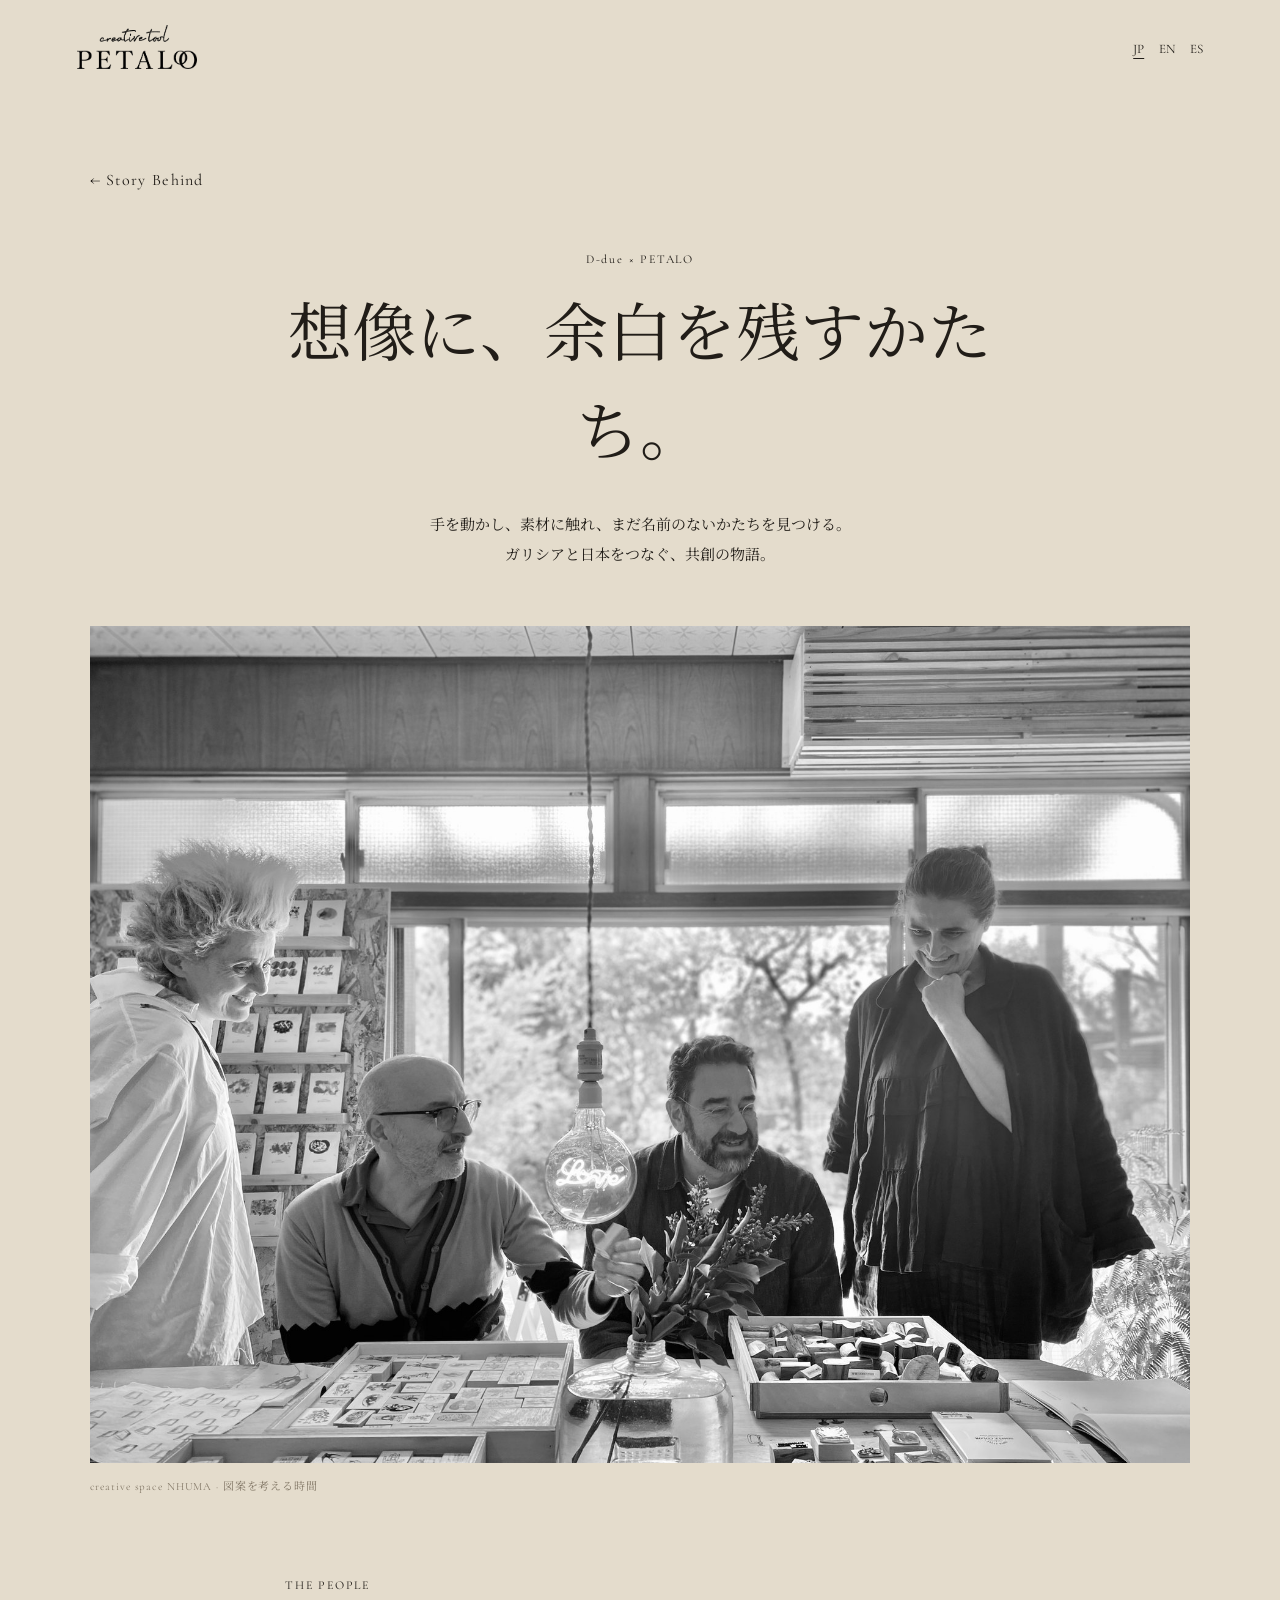
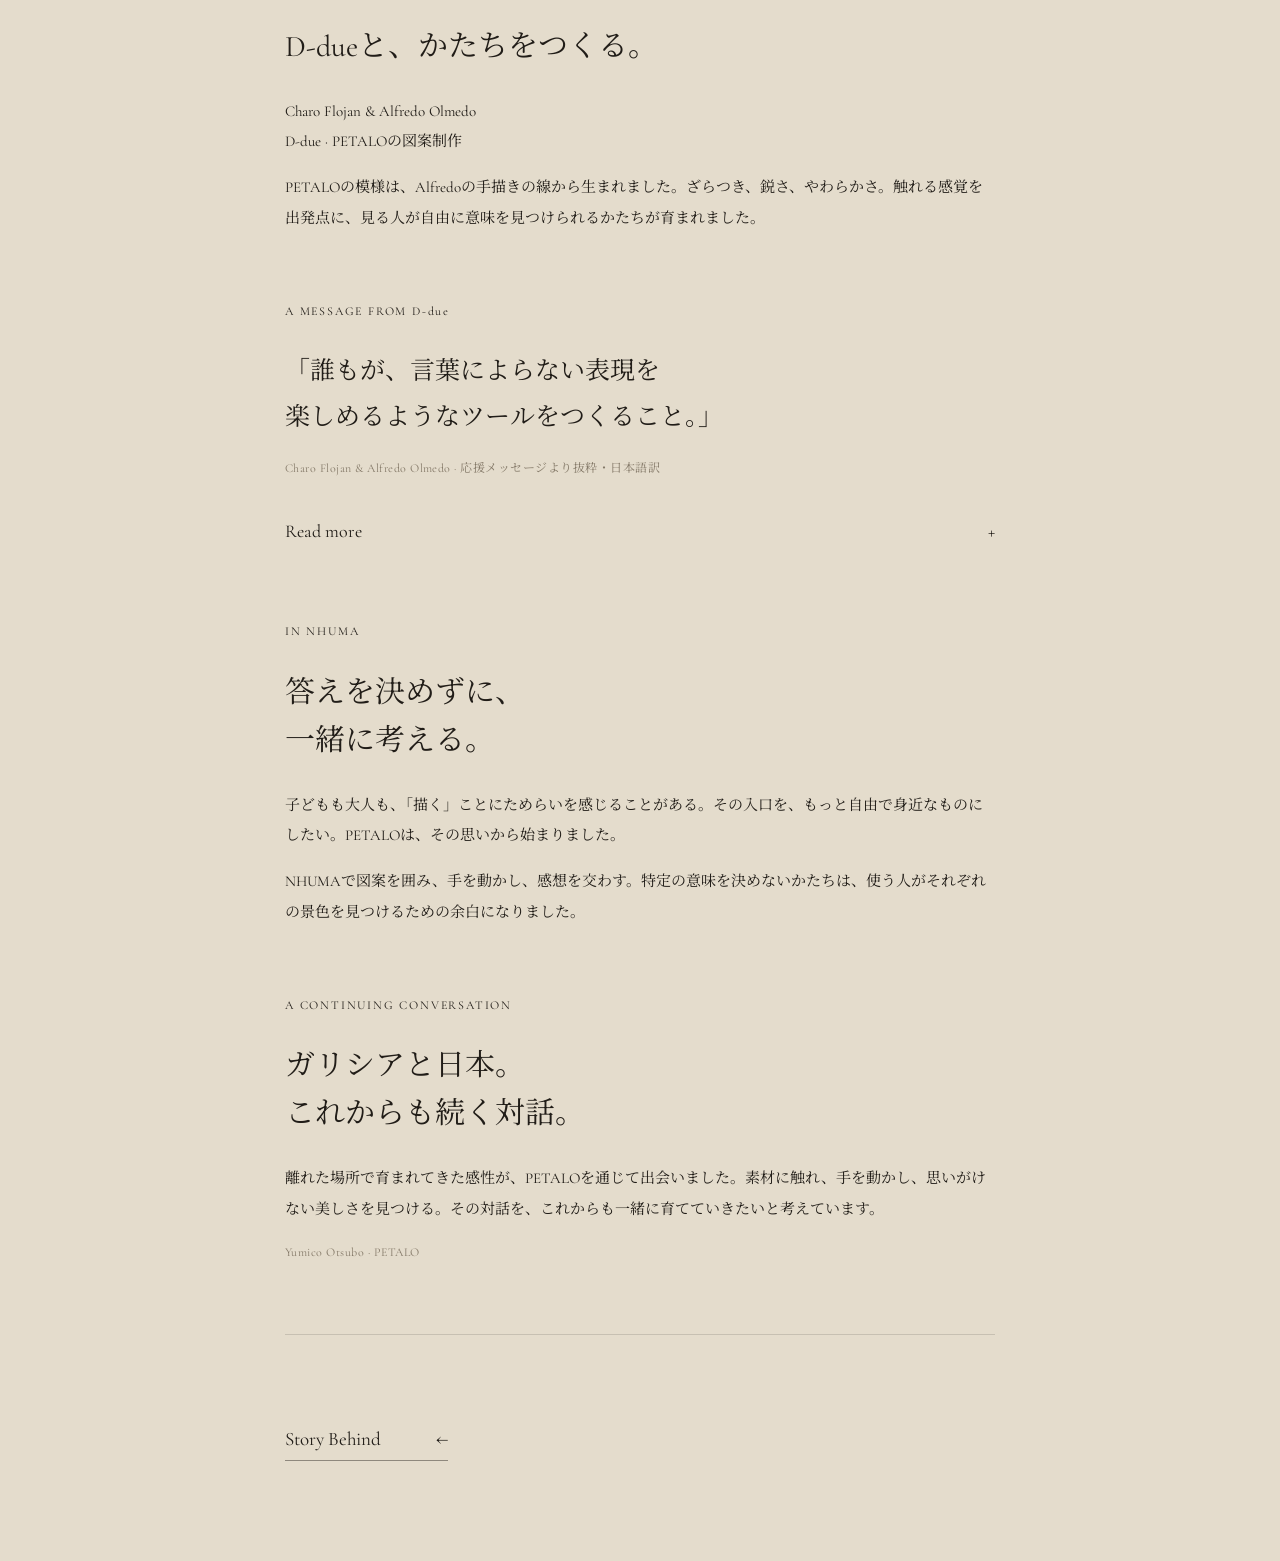
==== story-ddue.html @ 03f2a7dc "Add D-due co-creation story and compact Story Behind entry" ====
<!doctype html><html lang="ja"><head><meta charset="utf-8"><meta name="viewport" content="width=device-width,initial-scale=1"><title>D-due × PETALO — 共創の物語</title><link rel="stylesheet" href="story-ddue.css"><meta name="description" content="D-dueとの共創から生まれたPETALOの模様。NHUMAでの対話と、想像に余白を残すかたち。"><script src="story-ddue.js" defer></script></head><body><header><a href="index.html#story-behind"><img src="assets/logo.png" alt="PETALO"></a><nav class="story-languages" aria-label="Language"><button data-lang="ja">JP</button><button data-lang="en">EN</button><button data-lang="es">ES</button></nav></header><main><p class="label"><a class="back" href="index.html#story-behind">← Story Behind</a></p><div class="article-heading"><p class="eyebrow">D-due × PETALO</p><h1>想像に、余白を残すかたち。</h1><p>手を動かし、素材に触れ、まだ名前のないかたちを見つける。<br>ガリシアと日本をつなぐ、共創の物語。</p></div><img class="wide" src="assets/photos/ddue-nhuma.jpg" alt="NHUMAで図案やスタンプを囲み、対話する共創の風景"><p class="caption">creative space NHUMA · 図案を考える時間</p><div class="article"><section><p class="eyebrow">THE PEOPLE</p><h2>D-dueと、かたちをつくる。</h2><p>Charo Flojan &amp; Alfredo Olmedo<br>D-due · PETALOの図案制作</p><p>PETALOの模様は、Alfredoの手描きの線から生まれました。ざらつき、鋭さ、やわらかさ。触れる感覚を出発点に、見る人が自由に意味を見つけられるかたちが育まれました。</p></section><section><p class="eyebrow">A MESSAGE FROM D-due</p><p class="quote">「誰もが、言葉によらない表現を<br>楽しめるようなツールをつくること。」</p><p class="byline">Charo Flojan &amp; Alfredo Olmedo · 応援メッセージより抜粋・日本語訳</p><details><summary>Read more <span aria-hidden="true"></span></summary><div class="full-message"><p>D-dueにとって、このプロジェクトは特別な例外ではなく、私たちの実践を自然に広げるものです。一貫性と感受性、そして実際に役立つことを大切にしながら、デザインを通じて社会に関わる一つの方法です。</p><p>出発点にあったのは衣服ではなく、深く人間的な願いでした。誰もが、言葉によらない表現を楽しめるようなグラフィックのツールをつくることです。</p><p>発起人のYumico Otsuboは、子どもも大人も「描く」ことに、ためらいや抵抗を感じることがあると気づきました。そこから、表現をもっと自由で、身近で、自然なものにするための手で押すスタンプの仕組みを提案しました。</p><p>機能的なシンプルさと素材への敬意から生まれたかたちは、Alfredoの手描きの線に由来します。ざらつき、鋭さ、やわらかさといった触覚の経験に着想を得た、有機的なかたちです。</p><p>多様な参加者は、受け手ではなく、制作の過程を支える大切な共創者でした。一人ひとりが描き、物語り、あるいはただ遊ぶための、開かれた仕組みです。</p><p class="byline">応援メッセージの日本語編集訳。スペイン語原文は下記に掲載。</p><details><summary>Original · Español <span aria-hidden="true"></span></summary><div class="full-message" id="original" lang="es"><p>Para D-due, este proyecto no es una excepción, sino una extensión natural de su práctica. Una forma de intervenir desde el diseño con coherencia, sensibilidad y utilidad real. En el origen de este no hay prendas, sino la necesidad de una propuesta profundamente humana: crear una herramienta gráfica que permita a cualquier persona disfrutar de formas de expresión no verbal.</p><p>La idea nació a partir de una experiencia personal de Yumico Otsubo, impulsora de la iniciativa, quien observó cómo, tanto en niños como en adultos, el acto de &quot;dibujar&quot; puede generar bloqueo, pudor o resistencia. A partir de ahí, propuso el desarrollo de un sistema de estampación manual que hiciera de esa expresión algo más libre, accesible y natural.</p><p>El resultado es una colección de sellos gráficos concebidos desde la sencillez funcional y el respeto por el material. Cada pieza, construida en madera y caucho, está diseñada para ser fácilmente manipulable por personas de todas las edades. Lejos de los lenguajes rígidos o binarios, las formas son orgánicas, derivadas del trazo manual de Alfredo, e inspiradas en la experiencia táctil: lo áspero, lo afilado, lo blando.</p><p>Este proyecto fue desarrollado en colaboración con diversos participantes que no fueron destinatarios, sino co-creadores fundamentales del proceso. Un sistema abierto, donde cada usuario puede usar los sellos como herramienta expresiva para dibujar, narrar o simplemente jugar.</p></div></details></div></details></section><section><p class="eyebrow">IN NHUMA</p><h2>答えを決めずに、<br>一緒に考える。</h2><p>子どもも大人も、「描く」ことにためらいを感じることがある。その入口を、もっと自由で身近なものにしたい。PETALOは、その思いから始まりました。</p><p>NHUMAで図案を囲み、手を動かし、感想を交わす。特定の意味を決めないかたちは、使う人がそれぞれの景色を見つけるための余白になりました。</p></section><section><p class="eyebrow">A CONTINUING CONVERSATION</p><h2>ガリシアと日本。<br>これからも続く対話。</h2><p>離れた場所で育まれてきた感性が、PETALOを通じて出会いました。素材に触れ、手を動かし、思いがけない美しさを見つける。その対話を、これからも一緒に育てていきたいと考えています。</p><p class="byline">Yumico Otsubo · PETALO</p></section><hr class="divider"><a class="read" href="index.html#story-behind">Story Behind <span aria-hidden="true">←</span></a></div></main></body></html>
---- story-ddue.css ----
@import url('https://fonts.googleapis.com/css2?family=Cormorant+Garamond:wght@400;500;600&family=Noto+Serif+JP:wght@400;500&display=swap');
:root{--ink:#211d18;--paper:#e4dccc;--muted:#847968}*{box-sizing:border-box}body{margin:0;background:var(--paper);color:var(--ink);font-family:'Cormorant Garamond','Noto Serif JP',serif;-webkit-font-smoothing:antialiased}a{color:inherit;text-decoration:none}header{padding:25px 6%;display:flex;justify-content:space-between;align-items:center}header img{width:120px;mix-blend-mode:multiply}header span{font-size:11px;letter-spacing:.12em;color:var(--muted)}main{max-width:1280px;margin:auto;padding:65px 7% 100px}p{line-height:2.05;font-size:15px}h1,h2,h3{font-weight:400}h1{font-size:clamp(35px,5vw,64px);line-height:1.55;margin:15px 0 25px}h2{font-size:30px;line-height:1.6}h3{font-size:21px}.label{font-size:13px;letter-spacing:.1em;margin:0 0 50px}.label span{margin-right:25px;color:var(--muted)}.eyebrow{font-size:12px;letter-spacing:.15em;margin:0}.entry{display:grid;grid-template-columns:1.1fr 1fr;gap:8%;align-items:center}.entry img{width:100%;height:auto;object-fit:contain}.entry h1{font-size:clamp(28px,3.4vw,43px)}.entry p{max-width:440px}.read{display:inline-flex;gap:55px;padding:10px 0;border-bottom:1px solid #211d1870;font-size:19px;margin-top:12px}.read:hover{opacity:.65}.back{font-size:16px}.article-heading{max-width:760px;margin:0 auto 55px;text-align:center}.article-heading p:last-child{max-width:600px;margin:20px auto}.wide{width:100%;height:auto;display:block}.caption{font-size:11px;color:var(--muted);letter-spacing:.08em;margin:13px 0 0}.article{max-width:710px;margin:75px auto 0}.article section{margin:0 0 65px}.quote{font-size:25px;line-height:1.85;margin:25px 0 15px}.byline{font-size:12px;letter-spacing:.04em;color:var(--muted)}details{margin-top:28px}summary{cursor:pointer;list-style:none;display:flex;justify-content:space-between;font-size:18px;padding:12px 0}summary::-webkit-details-marker{display:none}summary span:after{content:'+'}details[open] summary span:after{content:'−'}.full-message{padding-top:20px}.full-message p{font-size:17px;line-height:1.8}.foot{font-size:14px;letter-spacing:.12em;text-align:center;margin-top:90px}.divider{border:0;border-top:1px solid #211d1825;margin:70px 0}a:focus-visible,summary:focus-visible{outline:2px solid currentColor;outline-offset:5px}@media(max-width:700px){header{padding:20px 6%}header img{width:95px}header span{font-size:9px}main{padding:35px 6% 65px}.label{margin-bottom:30px}.entry{display:block}.entry img{aspect-ratio:4/3;object-position:center;margin-bottom:35px}.entry h1{font-size:30px}.entry p{font-size:14px}.article-heading{text-align:left;margin-bottom:35px}h1{font-size:37px}h2{font-size:26px}.article{margin-top:45px}.article section{margin-bottom:45px}.quote{font-size:21px}p{font-size:14px}.article-heading p:last-child{margin-left:0}.wide{aspect-ratio:4/3;object-fit:cover}.foot{margin-top:65px}}

.story-languages{display:flex;gap:15px}.story-languages button{font:inherit;font-size:13px;color:inherit;background:none;border:0;padding:8px 0;cursor:pointer}.story-languages button[aria-pressed=true]{text-decoration:underline;text-underline-offset:5px}
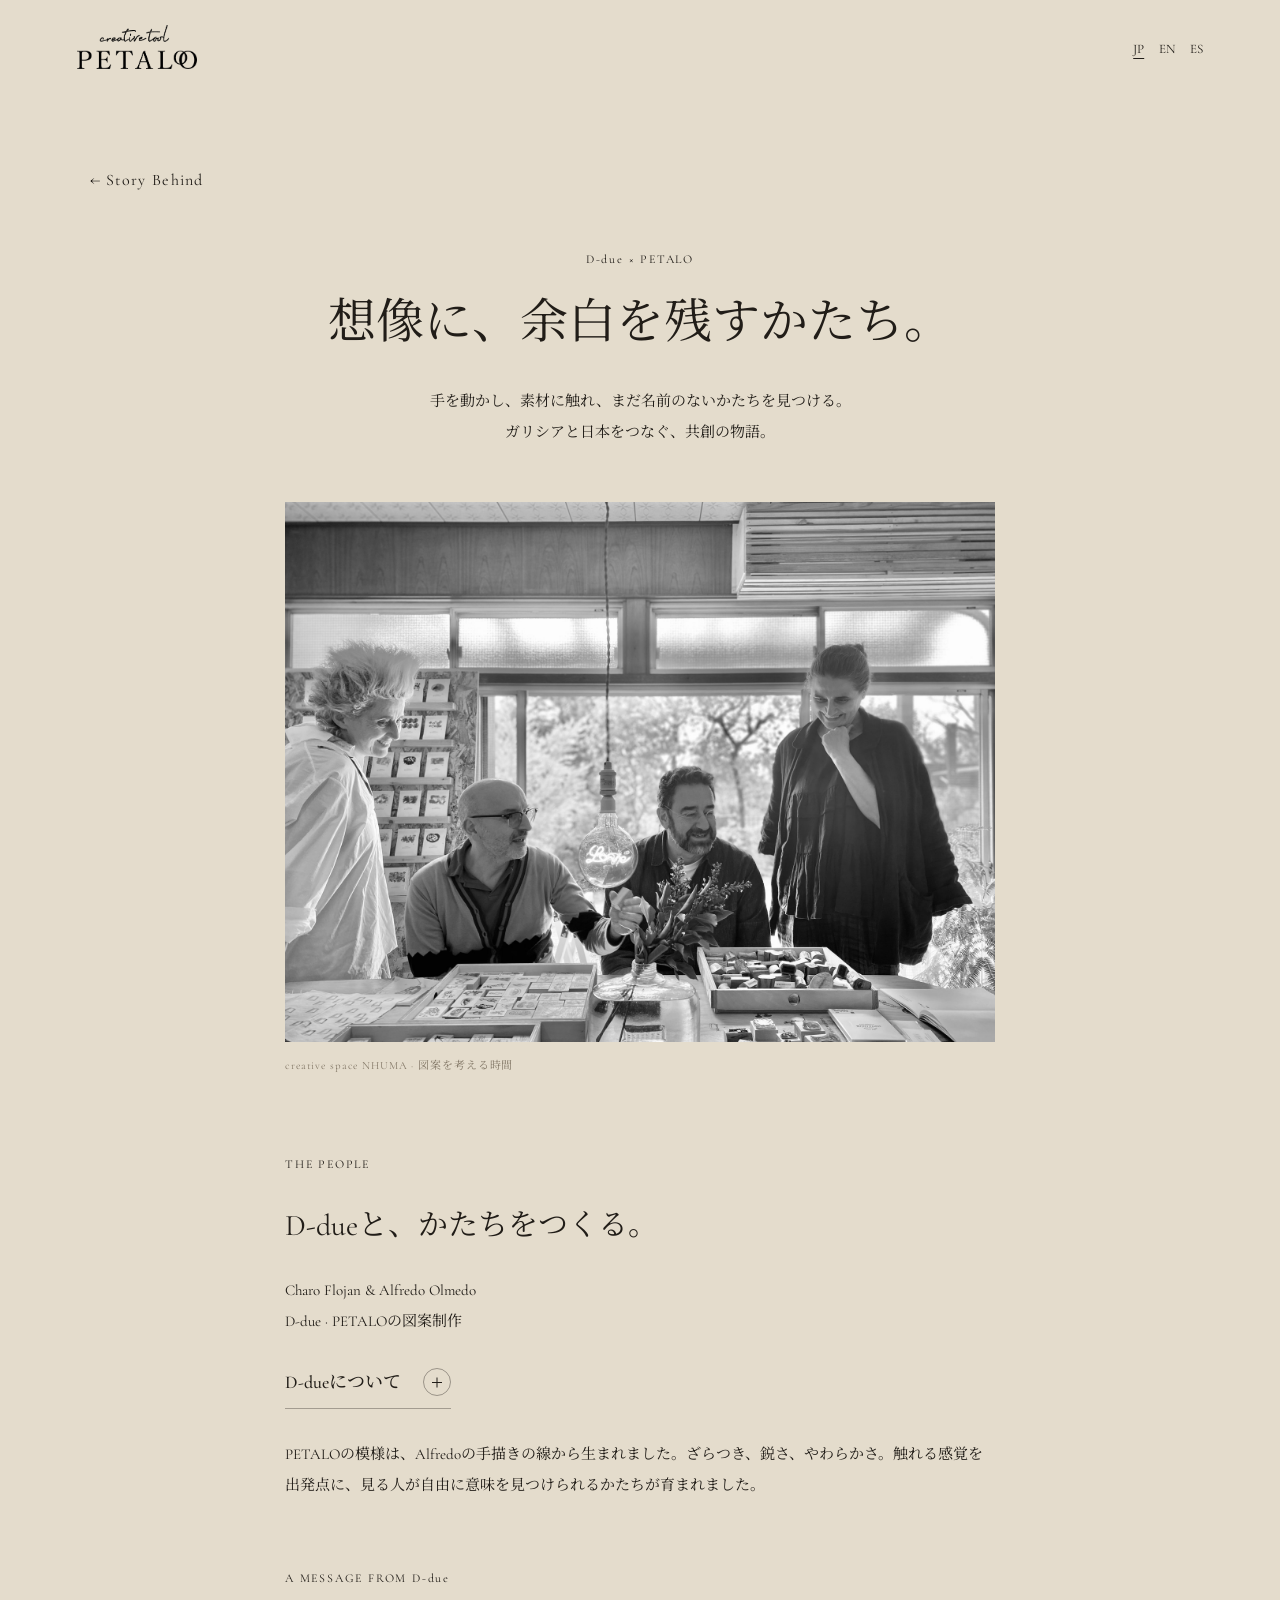
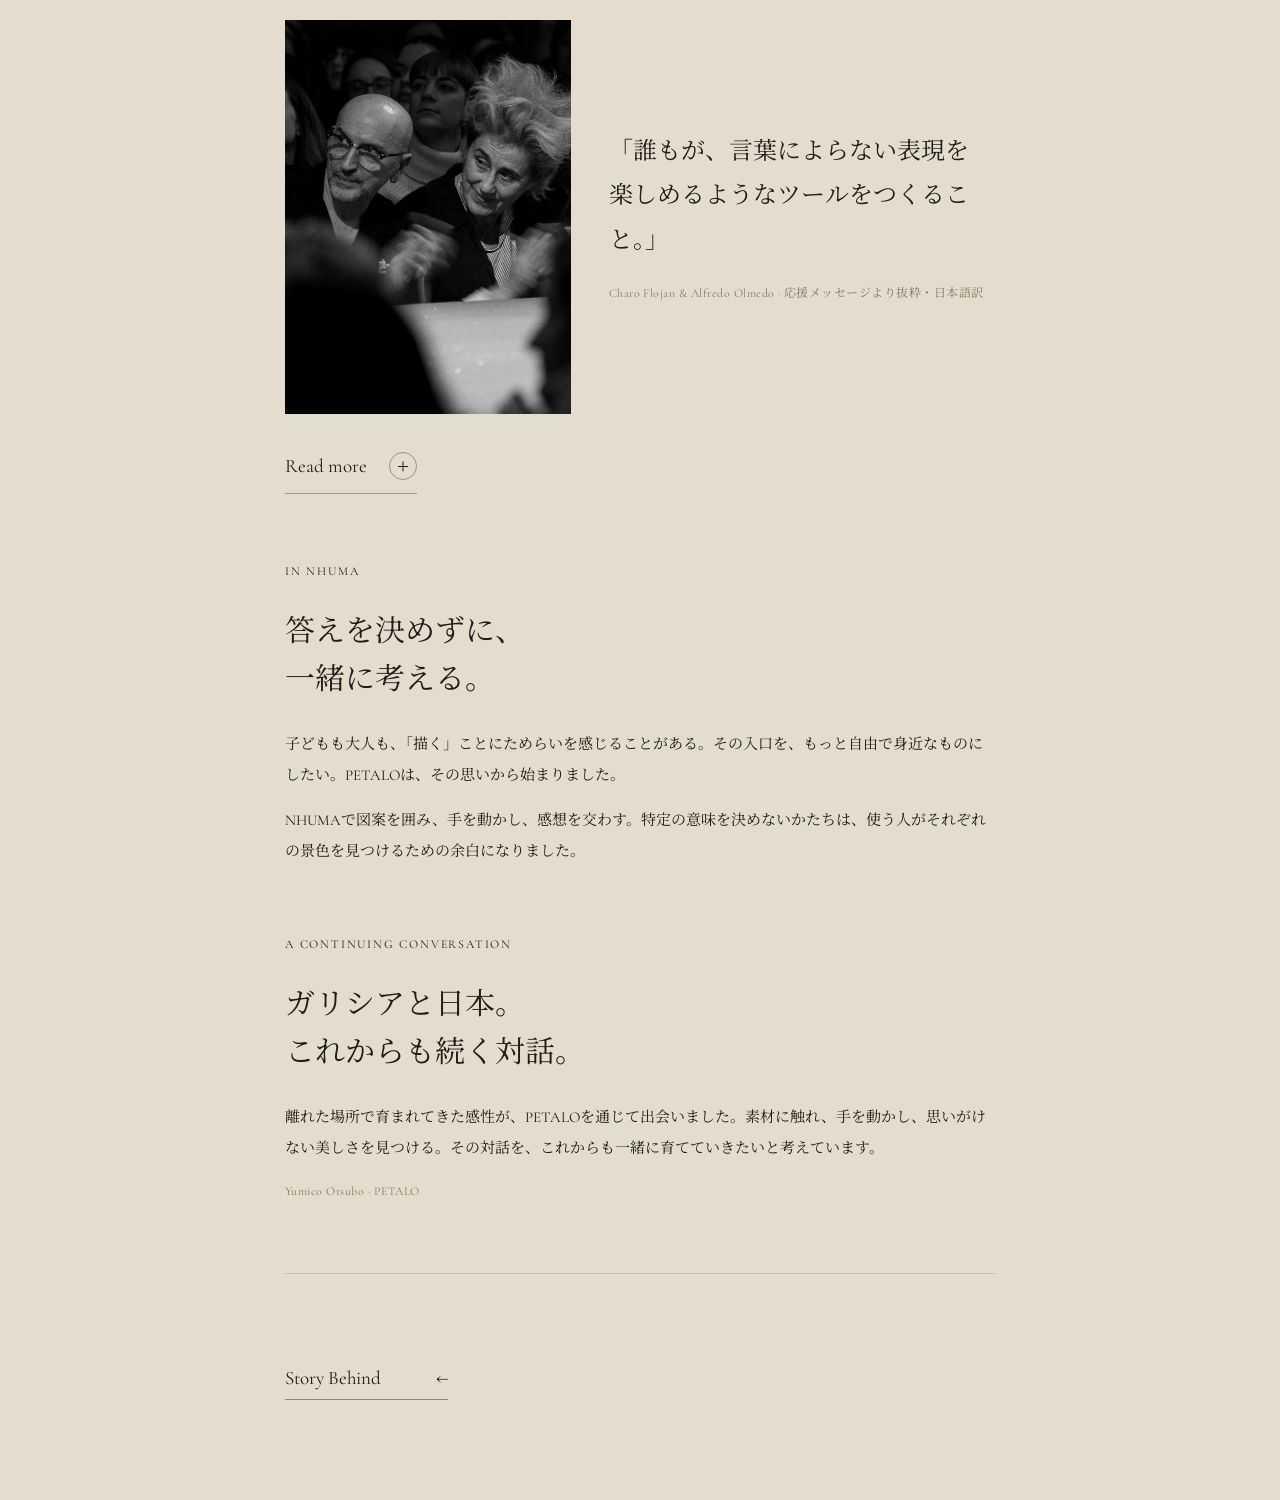
==== commit 6f82faea: "Refine D-due story disclosures and responsive photography" ====
--- a/story-ddue.html
+++ b/story-ddue.html
@@ -1 +1 @@
-<!doctype html><html lang="ja"><head><meta charset="utf-8"><meta name="viewport" content="width=device-width,initial-scale=1"><title>D-due × PETALO — 共創の物語</title><link rel="stylesheet" href="story-ddue.css"><meta name="description" content="D-dueとの共創から生まれたPETALOの模様。NHUMAでの対話と、想像に余白を残すかたち。"><script src="story-ddue.js" defer></script></head><body><header><a href="index.html#story-behind"><img src="assets/logo.png" alt="PETALO"></a><nav class="story-languages" aria-label="Language"><button data-lang="ja">JP</button><button data-lang="en">EN</button><button data-lang="es">ES</button></nav></header><main><p class="label"><a class="back" href="index.html#story-behind">← Story Behind</a></p><div class="article-heading"><p class="eyebrow">D-due × PETALO</p><h1>想像に、余白を残すかたち。</h1><p>手を動かし、素材に触れ、まだ名前のないかたちを見つける。<br>ガリシアと日本をつなぐ、共創の物語。</p></div><img class="wide" src="assets/photos/ddue-nhuma.jpg" alt="NHUMAで図案やスタンプを囲み、対話する共創の風景"><p class="caption">creative space NHUMA · 図案を考える時間</p><div class="article"><section><p class="eyebrow">THE PEOPLE</p><h2>D-dueと、かたちをつくる。</h2><p>Charo Flojan &amp; Alfredo Olmedo<br>D-due · PETALOの図案制作</p><p>PETALOの模様は、Alfredoの手描きの線から生まれました。ざらつき、鋭さ、やわらかさ。触れる感覚を出発点に、見る人が自由に意味を見つけられるかたちが育まれました。</p></section><section><p class="eyebrow">A MESSAGE FROM D-due</p><p class="quote">「誰もが、言葉によらない表現を<br>楽しめるようなツールをつくること。」</p><p class="byline">Charo Flojan &amp; Alfredo Olmedo · 応援メッセージより抜粋・日本語訳</p><details><summary>Read more <span aria-hidden="true"></span></summary><div class="full-message"><p>D-dueにとって、このプロジェクトは特別な例外ではなく、私たちの実践を自然に広げるものです。一貫性と感受性、そして実際に役立つことを大切にしながら、デザインを通じて社会に関わる一つの方法です。</p><p>出発点にあったのは衣服ではなく、深く人間的な願いでした。誰もが、言葉によらない表現を楽しめるようなグラフィックのツールをつくることです。</p><p>発起人のYumico Otsuboは、子どもも大人も「描く」ことに、ためらいや抵抗を感じることがあると気づきました。そこから、表現をもっと自由で、身近で、自然なものにするための手で押すスタンプの仕組みを提案しました。</p><p>機能的なシンプルさと素材への敬意から生まれたかたちは、Alfredoの手描きの線に由来します。ざらつき、鋭さ、やわらかさといった触覚の経験に着想を得た、有機的なかたちです。</p><p>多様な参加者は、受け手ではなく、制作の過程を支える大切な共創者でした。一人ひとりが描き、物語り、あるいはただ遊ぶための、開かれた仕組みです。</p><p class="byline">応援メッセージの日本語編集訳。スペイン語原文は下記に掲載。</p><details><summary>Original · Español <span aria-hidden="true"></span></summary><div class="full-message" id="original" lang="es"><p>Para D-due, este proyecto no es una excepción, sino una extensión natural de su práctica. Una forma de intervenir desde el diseño con coherencia, sensibilidad y utilidad real. En el origen de este no hay prendas, sino la necesidad de una propuesta profundamente humana: crear una herramienta gráfica que permita a cualquier persona disfrutar de formas de expresión no verbal.</p><p>La idea nació a partir de una experiencia personal de Yumico Otsubo, impulsora de la iniciativa, quien observó cómo, tanto en niños como en adultos, el acto de &quot;dibujar&quot; puede generar bloqueo, pudor o resistencia. A partir de ahí, propuso el desarrollo de un sistema de estampación manual que hiciera de esa expresión algo más libre, accesible y natural.</p><p>El resultado es una colección de sellos gráficos concebidos desde la sencillez funcional y el respeto por el material. Cada pieza, construida en madera y caucho, está diseñada para ser fácilmente manipulable por personas de todas las edades. Lejos de los lenguajes rígidos o binarios, las formas son orgánicas, derivadas del trazo manual de Alfredo, e inspiradas en la experiencia táctil: lo áspero, lo afilado, lo blando.</p><p>Este proyecto fue desarrollado en colaboración con diversos participantes que no fueron destinatarios, sino co-creadores fundamentales del proceso. Un sistema abierto, donde cada usuario puede usar los sellos como herramienta expresiva para dibujar, narrar o simplemente jugar.</p></div></details></div></details></section><section><p class="eyebrow">IN NHUMA</p><h2>答えを決めずに、<br>一緒に考える。</h2><p>子どもも大人も、「描く」ことにためらいを感じることがある。その入口を、もっと自由で身近なものにしたい。PETALOは、その思いから始まりました。</p><p>NHUMAで図案を囲み、手を動かし、感想を交わす。特定の意味を決めないかたちは、使う人がそれぞれの景色を見つけるための余白になりました。</p></section><section><p class="eyebrow">A CONTINUING CONVERSATION</p><h2>ガリシアと日本。<br>これからも続く対話。</h2><p>離れた場所で育まれてきた感性が、PETALOを通じて出会いました。素材に触れ、手を動かし、思いがけない美しさを見つける。その対話を、これからも一緒に育てていきたいと考えています。</p><p class="byline">Yumico Otsubo · PETALO</p></section><hr class="divider"><a class="read" href="index.html#story-behind">Story Behind <span aria-hidden="true">←</span></a></div></main></body></html>
+<!doctype html><html lang="ja"><head><meta charset="utf-8"><meta name="viewport" content="width=device-width,initial-scale=1"><title>D-due × PETALO — 共創の物語</title><link rel="stylesheet" href="story-ddue.css?v=20261010"><meta name="description" content="D-dueとの共創から生まれたPETALOの模様。NHUMAでの対話と、想像に余白を残すかたち。"><script src="story-ddue.js?v=20261010" defer></script></head><body><header><a href="index.html#story-behind"><img src="assets/logo.png" alt="PETALO"></a><nav class="story-languages" aria-label="Language"><button data-lang="ja">JP</button><button data-lang="en">EN</button><button data-lang="es">ES</button></nav></header><main><p class="label"><a class="back" href="index.html#story-behind">← Story Behind</a></p><div class="article-heading"><p class="eyebrow">D-due × PETALO</p><h1>想像に、余白を残すかたち。</h1><p>手を動かし、素材に触れ、まだ名前のないかたちを見つける。<br>ガリシアと日本をつなぐ、共創の物語。</p></div><img class="wide" src="assets/photos/ddue-nhuma.jpg" alt="NHUMAで図案やスタンプを囲み、対話する共創の風景"><p class="caption">creative space NHUMA · 図案を考える時間</p><div class="article"><section><p class="eyebrow">THE PEOPLE</p><h2>D-dueと、かたちをつくる。</h2><p>Charo Flojan &amp; Alfredo Olmedo<br>D-due · PETALOの図案制作</p><details class="ddue-bio" id="ddue-about"><summary><b class="bio-label">D-dueについて</b><span aria-hidden="true"></span></summary><div class="atelier-images"><img src="assets/photos/ddue-atelier-01.png" alt="D-dueの制作風景" loading="lazy"><img src="assets/photos/ddue-atelier-02.png" alt="衣服のかたちを探る制作風景" loading="lazy"></div><div class="bio-content"></div></details><p>PETALOの模様は、Alfredoの手描きの線から生まれました。ざらつき、鋭さ、やわらかさ。触れる感覚を出発点に、見る人が自由に意味を見つけられるかたちが育まれました。</p></section><section><p class="eyebrow">A MESSAGE FROM D-due</p><div class="message-composition"><img class="message-portrait" src="assets/photos/ddue-portrait.png" alt="Charo &amp; Alfredo"><div class="message-words"><p class="quote">「誰もが、言葉によらない表現を<br>楽しめるようなツールをつくること。」</p><p class="byline">Charo Flojan &amp; Alfredo Olmedo · 応援メッセージより抜粋・日本語訳</p></div></div><details><summary>Read more <span aria-hidden="true"></span></summary><div class="full-message"><p>D-dueにとって、このプロジェクトは特別な例外ではなく、私たちの実践を自然に広げるものです。一貫性と感受性、そして実際に役立つことを大切にしながら、デザインを通じて社会に関わる一つの方法です。</p><p>出発点にあったのは衣服ではなく、深く人間的な願いでした。誰もが、言葉によらない表現を楽しめるようなグラフィックのツールをつくることです。</p><p>発起人のYumico Otsuboは、子どもも大人も「描く」ことに、ためらいや抵抗を感じることがあると気づきました。そこから、表現をもっと自由で、身近で、自然なものにするための手で押すスタンプの仕組みを提案しました。</p><p>機能的なシンプルさと素材への敬意から生まれたかたちは、Alfredoの手描きの線に由来します。ざらつき、鋭さ、やわらかさといった触覚の経験に着想を得た、有機的なかたちです。</p><p>多様な参加者は、受け手ではなく、制作の過程を支える大切な共創者でした。一人ひとりが描き、物語り、あるいはただ遊ぶための、開かれた仕組みです。</p><p class="byline">応援メッセージの日本語編集訳。スペイン語原文は下記に掲載。</p><details><summary>Original · Español <span aria-hidden="true"></span></summary><div class="full-message" id="original" lang="es"><p>Para D-due, este proyecto no es una excepción, sino una extensión natural de su práctica. Una forma de intervenir desde el diseño con coherencia, sensibilidad y utilidad real. En el origen de este no hay prendas, sino la necesidad de una propuesta profundamente humana: crear una herramienta gráfica que permita a cualquier persona disfrutar de formas de expresión no verbal.</p><p>La idea nació a partir de una experiencia personal de Yumico Otsubo, impulsora de la iniciativa, quien observó cómo, tanto en niños como en adultos, el acto de &quot;dibujar&quot; puede generar bloqueo, pudor o resistencia. A partir de ahí, propuso el desarrollo de un sistema de estampación manual que hiciera de esa expresión algo más libre, accesible y natural.</p><p>El resultado es una colección de sellos gráficos concebidos desde la sencillez funcional y el respeto por el material. Cada pieza, construida en madera y caucho, está diseñada para ser fácilmente manipulable por personas de todas las edades. Lejos de los lenguajes rígidos o binarios, las formas son orgánicas, derivadas del trazo manual de Alfredo, e inspiradas en la experiencia táctil: lo áspero, lo afilado, lo blando.</p><p>Este proyecto fue desarrollado en colaboración con diversos participantes que no fueron destinatarios, sino co-creadores fundamentales del proceso. Un sistema abierto, donde cada usuario puede usar los sellos como herramienta expresiva para dibujar, narrar o simplemente jugar.</p></div></details></div></details></section><section><p class="eyebrow">IN NHUMA</p><h2>答えを決めずに、<br>一緒に考える。</h2><p>子どもも大人も、「描く」ことにためらいを感じることがある。その入口を、もっと自由で身近なものにしたい。PETALOは、その思いから始まりました。</p><p>NHUMAで図案を囲み、手を動かし、感想を交わす。特定の意味を決めないかたちは、使う人がそれぞれの景色を見つけるための余白になりました。</p></section><section><p class="eyebrow">A CONTINUING CONVERSATION</p><h2>ガリシアと日本。<br>これからも続く対話。</h2><p>離れた場所で育まれてきた感性が、PETALOを通じて出会いました。素材に触れ、手を動かし、思いがけない美しさを見つける。その対話を、これからも一緒に育てていきたいと考えています。</p><p class="byline">Yumico Otsubo · PETALO</p></section><hr class="divider"><a class="read" href="index.html#story-behind">Story Behind <span aria-hidden="true">←</span></a></div></main></body></html>
--- a/story-ddue.css
+++ b/story-ddue.css
@@ -2,3 +2,30 @@
 :root{--ink:#211d18;--paper:#e4dccc;--muted:#847968}*{box-sizing:border-box}body{margin:0;background:var(--paper);color:var(--ink);font-family:'Cormorant Garamond','Noto Serif JP',serif;-webkit-font-smoothing:antialiased}a{color:inherit;text-decoration:none}header{padding:25px 6%;display:flex;justify-content:space-between;align-items:center}header img{width:120px;mix-blend-mode:multiply}header span{font-size:11px;letter-spacing:.12em;color:var(--muted)}main{max-width:1280px;margin:auto;padding:65px 7% 100px}p{line-height:2.05;font-size:15px}h1,h2,h3{font-weight:400}h1{font-size:clamp(35px,5vw,64px);line-height:1.55;margin:15px 0 25px}h2{font-size:30px;line-height:1.6}h3{font-size:21px}.label{font-size:13px;letter-spacing:.1em;margin:0 0 50px}.label span{margin-right:25px;color:var(--muted)}.eyebrow{font-size:12px;letter-spacing:.15em;margin:0}.entry{display:grid;grid-template-columns:1.1fr 1fr;gap:8%;align-items:center}.entry img{width:100%;height:auto;object-fit:contain}.entry h1{font-size:clamp(28px,3.4vw,43px)}.entry p{max-width:440px}.read{display:inline-flex;gap:55px;padding:10px 0;border-bottom:1px solid #211d1870;font-size:19px;margin-top:12px}.read:hover{opacity:.65}.back{font-size:16px}.article-heading{max-width:760px;margin:0 auto 55px;text-align:center}.article-heading p:last-child{max-width:600px;margin:20px auto}.wide{width:100%;height:auto;display:block}.caption{font-size:11px;color:var(--muted);letter-spacing:.08em;margin:13px 0 0}.article{max-width:710px;margin:75px auto 0}.article section{margin:0 0 65px}.quote{font-size:25px;line-height:1.85;margin:25px 0 15px}.byline{font-size:12px;letter-spacing:.04em;color:var(--muted)}details{margin-top:28px}summary{cursor:pointer;list-style:none;display:flex;justify-content:space-between;font-size:18px;padding:12px 0}summary::-webkit-details-marker{display:none}summary span:after{content:'+'}details[open] summary span:after{content:'−'}.full-message{padding-top:20px}.full-message p{font-size:17px;line-height:1.8}.foot{font-size:14px;letter-spacing:.12em;text-align:center;margin-top:90px}.divider{border:0;border-top:1px solid #211d1825;margin:70px 0}a:focus-visible,summary:focus-visible{outline:2px solid currentColor;outline-offset:5px}@media(max-width:700px){header{padding:20px 6%}header img{width:95px}header span{font-size:9px}main{padding:35px 6% 65px}.label{margin-bottom:30px}.entry{display:block}.entry img{aspect-ratio:4/3;object-position:center;margin-bottom:35px}.entry h1{font-size:30px}.entry p{font-size:14px}.article-heading{text-align:left;margin-bottom:35px}h1{font-size:37px}h2{font-size:26px}.article{margin-top:45px}.article section{margin-bottom:45px}.quote{font-size:21px}p{font-size:14px}.article-heading p:last-child{margin-left:0}.wide{aspect-ratio:4/3;object-fit:cover}.foot{margin-top:65px}}
 
 .story-languages{display:flex;gap:15px}.story-languages button{font:inherit;font-size:13px;color:inherit;background:none;border:0;padding:8px 0;cursor:pointer}.story-languages button[aria-pressed=true]{text-decoration:underline;text-underline-offset:5px}
+
+.ddue-bio{margin:22px 0 30px}.ddue-bio summary{font-size:17px;font-weight:500}.bio-label{font-weight:500}.bio-content{padding:8px 0 15px}.bio-content p{font-size:14px;line-height:2.05}.bio-link{display:inline-block;font-size:16px;border-bottom:1px solid #211d1860;padding-bottom:5px;margin-top:8px}.message-portrait{display:block;width:43%;height:auto;filter:grayscale(1);margin:30px 0}.atelier-images{display:grid;grid-template-columns:1fr 1fr;gap:18px;margin-top:45px}.atelier-images img{width:100%;height:auto;display:block}@media(max-width:700px){.message-portrait{width:70%;max-width:340px;margin:24px 0}.atelier-images{gap:12px;margin-top:30px}}
+
+main{container-type:inline-size}.ddue-bio .atelier-images{width:100cqw;margin:22px 0 30px;position:relative;left:50%;transform:translateX(-50%)}
+
+/* Quiet, recognisable disclosure controls. */
+.article summary{display:flex;justify-content:flex-start;align-items:center;gap:22px;width:fit-content;max-width:100%;min-height:48px;padding:10px 0 12px;border-bottom:1px solid #211d1855;font-size:19px;line-height:1.5;transition:border-color .2s ease,color .2s ease}
+.article .ddue-bio summary{font-size:18px;font-weight:500}
+.article summary>span[aria-hidden]{display:inline-block;position:relative;flex:0 0 28px;width:28px;height:28px;border:1px solid #211d1860;border-radius:50%;transition:background-color .2s ease,border-color .2s ease}
+.article summary>span[aria-hidden]::before,.article summary>span[aria-hidden]::after{content:'';position:absolute;width:10px;height:1px;left:8px;top:13px;background:currentColor;transition:transform .2s ease}
+.article summary>span[aria-hidden]::after{transform:rotate(90deg)}
+.article details[open]>summary>span[aria-hidden]::after{transform:rotate(0deg)}
+.article summary:hover{border-color:var(--ink)}
+.article summary:hover>span[aria-hidden]{border-color:var(--ink);background:#211d1808}
+.article summary:focus-visible{outline:2px solid #847968;outline-offset:5px}
+@media(prefers-reduced-motion:reduce){.article summary,.article summary>span[aria-hidden],.article summary>span[aria-hidden]::before,.article summary>span[aria-hidden]::after{transition:none}}
+
+/* One shared reading column for photographs and text. */
+.wide,.caption{max-width:710px;margin-left:auto;margin-right:auto}.caption{margin-top:13px}.article-heading{max-width:710px}
+.ddue-bio .atelier-images{width:100%;left:auto;transform:none}
+.message-composition{display:grid;grid-template-columns:minmax(0, .85fr) minmax(0, 1.15fr);gap:38px;align-items:center;margin:30px 0 24px}
+.message-composition .message-portrait{width:100%;height:auto;margin:0;filter:grayscale(1)}
+.message-words .quote{font-size:24px;line-height:1.85;margin:0 0 20px}.message-words .byline{margin:0;line-height:1.8}
+@media(max-width:700px){.message-composition{grid-template-columns:minmax(0,1fr);gap:25px;margin:26px 0 24px}.message-composition .message-portrait{width:100%;max-width:none;aspect-ratio:4/3;object-fit:cover;object-position:center 37%}.message-words .quote{font-size:21px;margin-bottom:14px}.wide{aspect-ratio:auto;object-fit:contain}}
+
+/* Keep the Japanese desktop title within the shared reading column. */
+@media(min-width:1000px){html[lang="ja"] .article-heading h1{font-size:48px;white-space:nowrap}}
